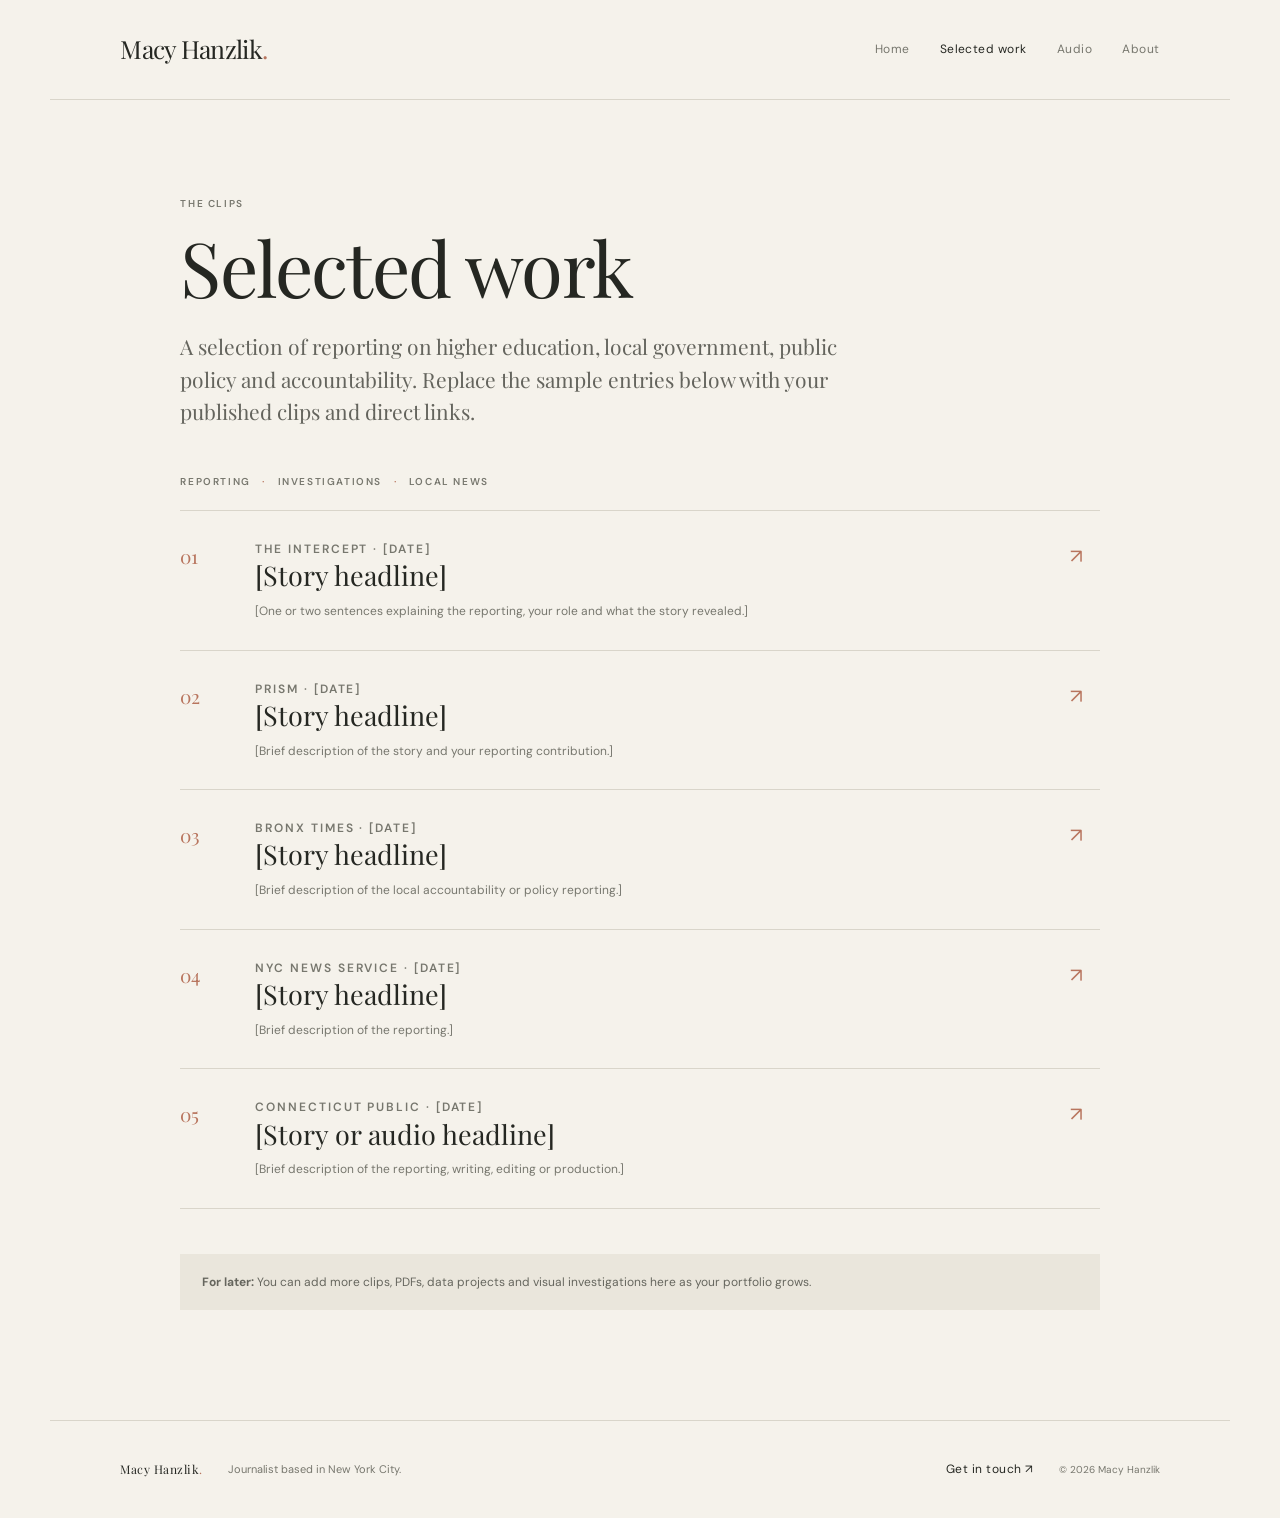
==== work.html @ 1a00e31c "Add files via upload" ====
<!doctype html>
<html lang="en">
<head>
  <meta charset="utf-8"><meta name="viewport" content="width=device-width, initial-scale=1">
  <title>Selected Work — Macy Hanzlik</title>
  <link rel="preconnect" href="https://fonts.googleapis.com"><link rel="preconnect" href="https://fonts.gstatic.com" crossorigin>
  <link href="https://fonts.googleapis.com/css2?family=DM+Sans:wght@400;500;600;700&family=Playfair+Display:wght@400;500;600&display=swap" rel="stylesheet">
  <link rel="stylesheet" href="styles.css">
</head>
<body>
<header class="site-header"><a class="wordmark" href="index.html">Macy Hanzlik<span>.</span></a><button class="menu-toggle" aria-label="Toggle navigation" aria-expanded="false">Menu</button><nav class="nav"><a href="index.html">Home</a><a class="active" href="work.html">Selected work</a><a href="audio.html">Audio</a><a href="about.html">About</a></nav></header>
<main class="inner-page">
  <p class="eyebrow">The clips</p><h1 class="page-title">Selected work</h1>
  <p class="page-intro">A selection of reporting on higher education, local government, public policy and accountability. Replace the sample entries below with your published clips and direct links.</p>
  <div class="filter-note">REPORTING <span>·</span> INVESTIGATIONS <span>·</span> LOCAL NEWS</div>
  <div class="clip-list">
    <article class="clip"><div class="clip-number">01</div><div><p class="card-meta">THE INTERCEPT · [DATE]</p><h2><a href="#" target="_blank" rel="noopener">[Story headline]</a></h2><p>[One or two sentences explaining the reporting, your role and what the story revealed.]</p></div><a class="arrow-link" href="#" aria-label="Read story">↗</a></article>
    <article class="clip"><div class="clip-number">02</div><div><p class="card-meta">PRISM · [DATE]</p><h2><a href="#" target="_blank" rel="noopener">[Story headline]</a></h2><p>[Brief description of the story and your reporting contribution.]</p></div><a class="arrow-link" href="#" aria-label="Read story">↗</a></article>
    <article class="clip"><div class="clip-number">03</div><div><p class="card-meta">BRONX TIMES · [DATE]</p><h2><a href="#" target="_blank" rel="noopener">[Story headline]</a></h2><p>[Brief description of the local accountability or policy reporting.]</p></div><a class="arrow-link" href="#" aria-label="Read story">↗</a></article>
    <article class="clip"><div class="clip-number">04</div><div><p class="card-meta">NYC NEWS SERVICE · [DATE]</p><h2><a href="#" target="_blank" rel="noopener">[Story headline]</a></h2><p>[Brief description of the reporting.]</p></div><a class="arrow-link" href="#" aria-label="Read story">↗</a></article>
    <article class="clip"><div class="clip-number">05</div><div><p class="card-meta">CONNECTICUT PUBLIC · [DATE]</p><h2><a href="#" target="_blank" rel="noopener">[Story or audio headline]</a></h2><p>[Brief description of the reporting, writing, editing or production.]</p></div><a class="arrow-link" href="#" aria-label="Read story">↗</a></article>
  </div>
  <div class="note-box"><strong>For later:</strong> You can add more clips, PDFs, data projects and visual investigations here as your portfolio grows.</div>
</main>
<footer class="site-footer"><a class="wordmark" href="index.html">Macy Hanzlik<span>.</span></a><p>Journalist based in New York City.</p><a href="mailto:YOUR-EMAIL@example.com">Get in touch ↗</a><small>© <span id="year"></span> Macy Hanzlik</small></footer>
<script src="script.js"></script></body></html>
---- styles.css ----
:root{--paper:#f5f2eb;--ink:#252722;--muted:#77776e;--line:#d9d5ca;--blue:#718b91;--rust:#b8755e;--olive:#8a8d70;--white:#fbfaf6;--serif:"Playfair Display",Georgia,serif;--sans:"DM Sans",Arial,sans-serif}*{box-sizing:border-box}html{scroll-behavior:smooth}body{margin:0;background:var(--paper);color:var(--ink);font-family:var(--sans);font-size:15px;line-height:1.7}.site-header{max-width:1180px;margin:auto;padding:28px 5.5%;display:flex;align-items:center;justify-content:space-between;border-bottom:1px solid var(--line)}.wordmark{font-family:var(--serif);font-size:25px;text-decoration:none;color:var(--ink);letter-spacing:-.7px}.wordmark span{color:var(--rust)}.nav{display:flex;gap:30px}.nav a,.site-footer a{color:var(--ink);text-decoration:none;font-size:12px;letter-spacing:.04em}.nav a{color:var(--muted)}.nav a:hover,.nav a.active,.site-footer a:hover{color:var(--ink)}.menu-toggle{display:none;background:none;border:0;font:inherit}.hero{max-width:1180px;margin:0 auto;padding:95px 5.5% 105px;display:grid;grid-template-columns:1.12fr .88fr;gap:8%;align-items:center}.eyebrow,.card-meta,.filter-note{font-size:10px;letter-spacing:.16em;text-transform:uppercase;color:var(--muted);font-weight:600}.hero h1,.page-title{font-family:var(--serif);font-weight:400;letter-spacing:-1.8px;line-height:1.13}.hero h1{font-size:clamp(42px,5.3vw,70px);max-width:680px;margin:20px 0}.intro{font-size:16px;color:#5f6059;max-width:490px;line-height:1.85;margin-bottom:28px}.text-link{display:inline-block;color:var(--ink);text-decoration:none;border-bottom:1px solid var(--rust);padding-bottom:4px;font-size:12px;font-weight:600}.text-link span{color:var(--rust)}.hero-image-wrap{margin:0}.hero-image{width:100%;aspect-ratio:4/4.7;object-fit:cover;display:block;background:#dedbd0}.image-note,.edit-reminder{font-size:10px;color:var(--muted);letter-spacing:.04em}.section-block{background:var(--white);padding:78px 5.5% 95px}.section-heading{max-width:1060px;margin:0 auto 38px;display:flex;align-items:end;gap:30px}.section-heading h2{font:400 38px var(--serif);margin:4px auto 0 0}.work-grid{max-width:1060px;margin:auto;display:grid;grid-template-columns:repeat(3,1fr);gap:28px}.card-art{aspect-ratio:1.25;display:flex;flex-direction:column;justify-content:space-between;padding:20px;color:#fff}.card-art span{font-size:9px;letter-spacing:.15em}.card-art b{font:400 29px/1.12 var(--serif)}.art-blue{background:#718b91}.art-rust{background:#b8755e}.art-olive{background:#858a70}.card-meta{margin:17px 0 8px;font-size:9px}.work-card h3{font:400 23px/1.25 var(--serif);margin:0 0 8px}.work-card h3 a,.clip h2 a{color:var(--ink);text-decoration:none}.work-card p,.clip p{font-size:12px;color:var(--muted);margin:0}.about-strip{max-width:1060px;margin:auto;padding:90px 5.5%;}.strip-copy{font:400 clamp(27px,3.5vw,43px)/1.3 var(--serif);max-width:760px;margin:12px 0 22px}.site-footer{border-top:1px solid var(--line);max-width:1180px;margin:auto;padding:28px 5.5%;display:flex;align-items:center;gap:25px}.site-footer p{font-size:11px;color:var(--muted);margin-right:auto}.site-footer small{font-size:10px;color:var(--muted)}.inner-page{max-width:1060px;margin:auto;padding:85px 5.5% 110px}.page-title{font-size:clamp(48px,6vw,76px);margin:12px 0 20px}.page-intro{font:400 21px/1.55 var(--serif);max-width:700px;color:#64645d}.filter-note{margin:45px 0 10px}.filter-note span{color:var(--rust);padding:0 8px}.clip-list{border-top:1px solid var(--line);margin-top:20px}.clip{display:grid;grid-template-columns:55px 1fr 30px;gap:20px;padding:28px 0;border-bottom:1px solid var(--line);align-items:start}.clip-number{font:400 19px var(--serif);color:var(--rust);padding-top:4px}.clip h2{font:400 27px/1.25 var(--serif);margin:0 0 8px}.clip p:not(.card-meta){max-width:680px}.arrow-link{color:var(--rust);text-decoration:none;font-size:20px}.note-box{background:#eae6dc;padding:18px 22px;margin-top:45px;font-size:12px;color:#66665e}.audio-feature{display:grid;grid-template-columns:.85fr 1.15fr;gap:45px;align-items:center;margin:55px 0 70px}.audio-art{background:#718b91;aspect-ratio:1.3;display:flex;flex-direction:column;justify-content:space-between;padding:25px;color:white}.audio-art>span{font-size:10px;letter-spacing:.2em}.sound-bars{height:65px;display:flex;gap:7px;align-items:center;justify-content:center}.sound-bars i{display:block;width:5px;background:#f5f2eb;height:30%;border-radius:4px}.sound-bars i:nth-child(2n){height:75%}.sound-bars i:nth-child(3n){height:48%}.sound-bars i:nth-child(4n){height:95%}.audio-feature h2{font:400 32px var(--serif);margin:0 0 12px}.audio-feature p:not(.card-meta){color:#66665e;font-size:13px}.about-layout{display:grid;grid-template-columns:1.4fr .8fr;gap:12%;margin-top:50px}.about-layout>div>p{color:#65665e;font-size:14px;line-height:1.9}.about-layout .about-lede{font:400 28px/1.4 var(--serif);color:var(--ink);margin-top:0}.details-panel{border-left:1px solid var(--line);padding-left:28px}.details-panel ul{padding-left:17px;color:#65665e;font-size:12px;margin:8px 0 30px}.details-panel p:not(.eyebrow){font-size:12px;color:#65665e}.details-panel .eyebrow{margin-top:25px}.details-panel .eyebrow:first-child{margin-top:0}@media(max-width:700px){.site-header{padding:20px 6%}.menu-toggle{display:block;font-size:12px;color:var(--ink)}.nav{display:none;position:absolute;top:67px;right:6%;background:var(--white);padding:18px 22px;z-index:5;box-shadow:0 8px 25px #0001;flex-direction:column;gap:14px}.nav.open{display:flex}.hero{padding:65px 6% 75px;grid-template-columns:1fr;gap:35px}.hero h1{font-size:48px}.hero-image{aspect-ratio:16/10}.section-block{padding:60px 6%}.section-heading{display:block}.section-heading h2{margin-bottom:15px}.work-grid{grid-template-columns:1fr;gap:35px}.card-art{aspect-ratio:1.7}.about-strip{padding:65px 6%}.site-footer{padding:25px 6%;flex-wrap:wrap;gap:12px}.site-footer p{width:100%;order:2}.site-footer small{margin-left:auto}.inner-page{padding:65px 6% 80px}.page-intro{font-size:18px}.clip{grid-template-columns:30px 1fr 20px;gap:12px}.clip h2{font-size:23px}.audio-feature,.about-layout{grid-template-columns:1fr;gap:25px}.audio-art{aspect-ratio:1.8}.details-panel{border-left:0;border-top:1px solid var(--line);padding:25px 0 0}}
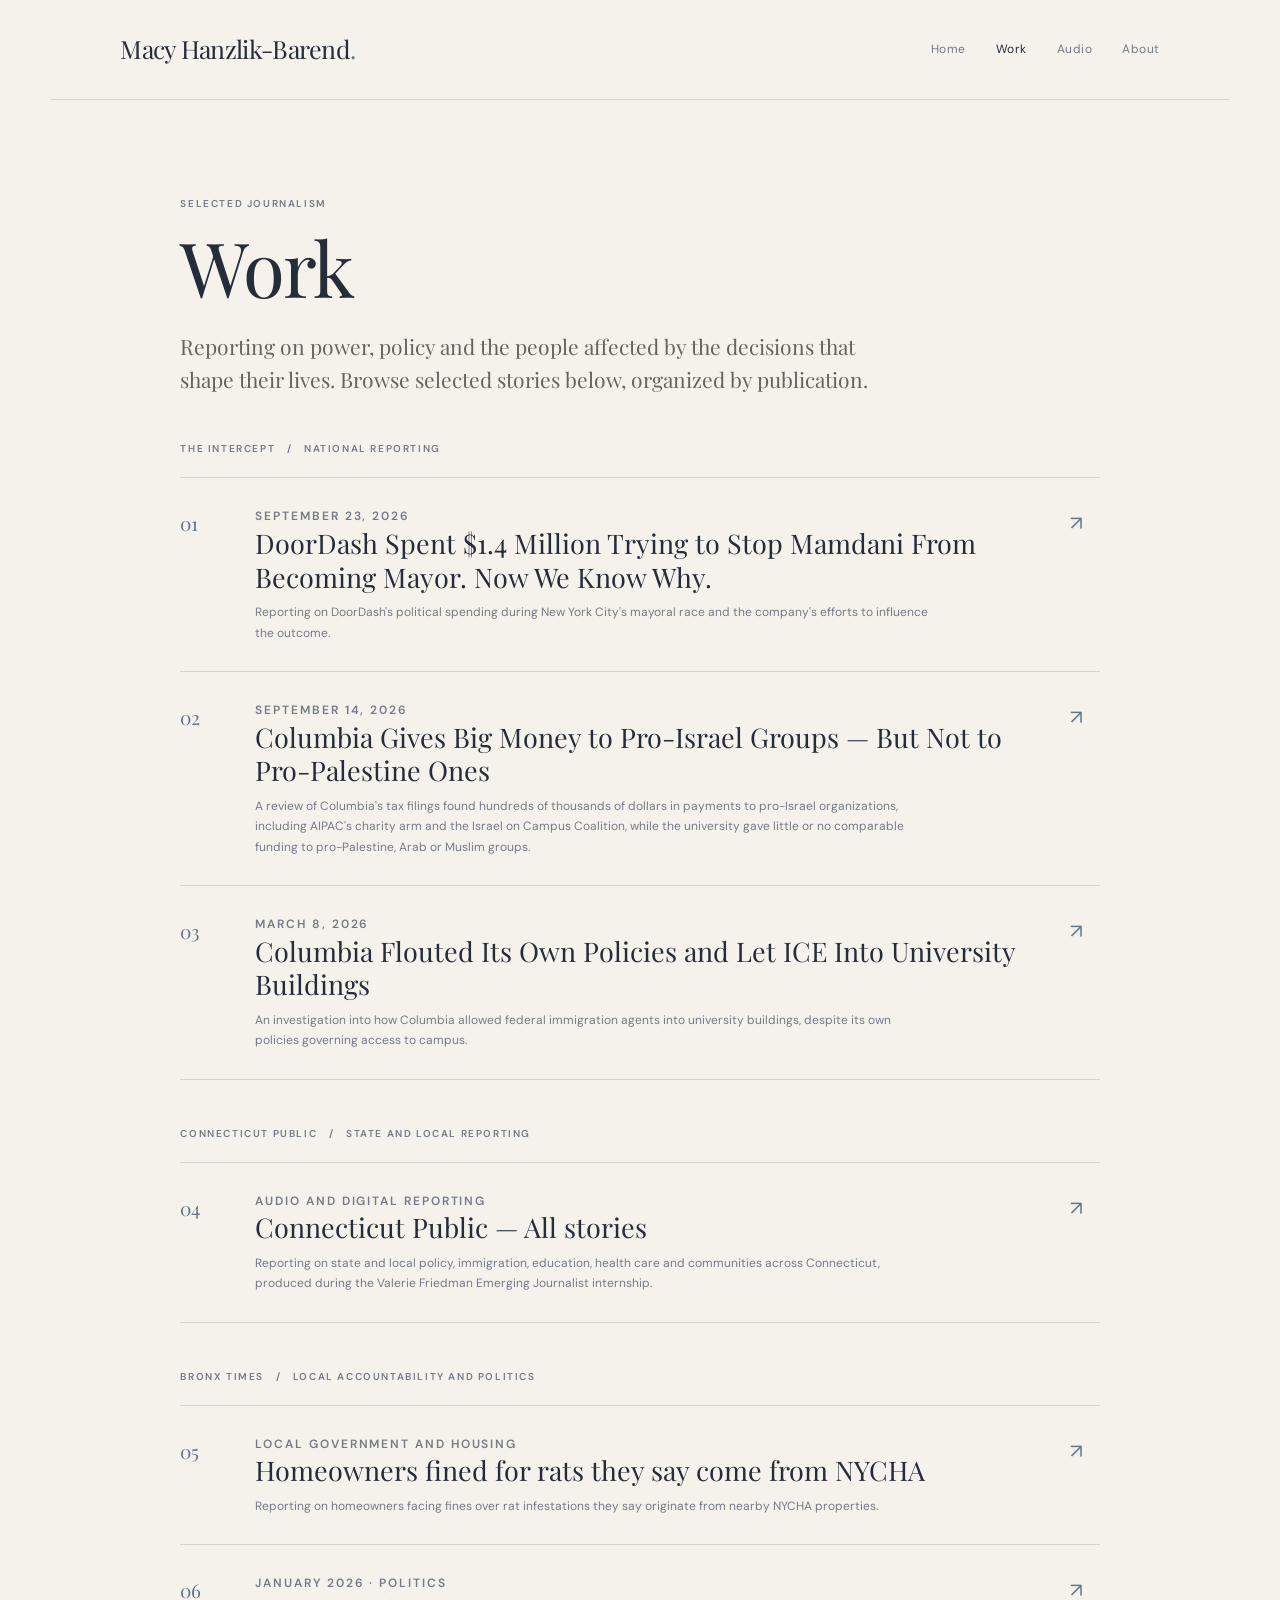
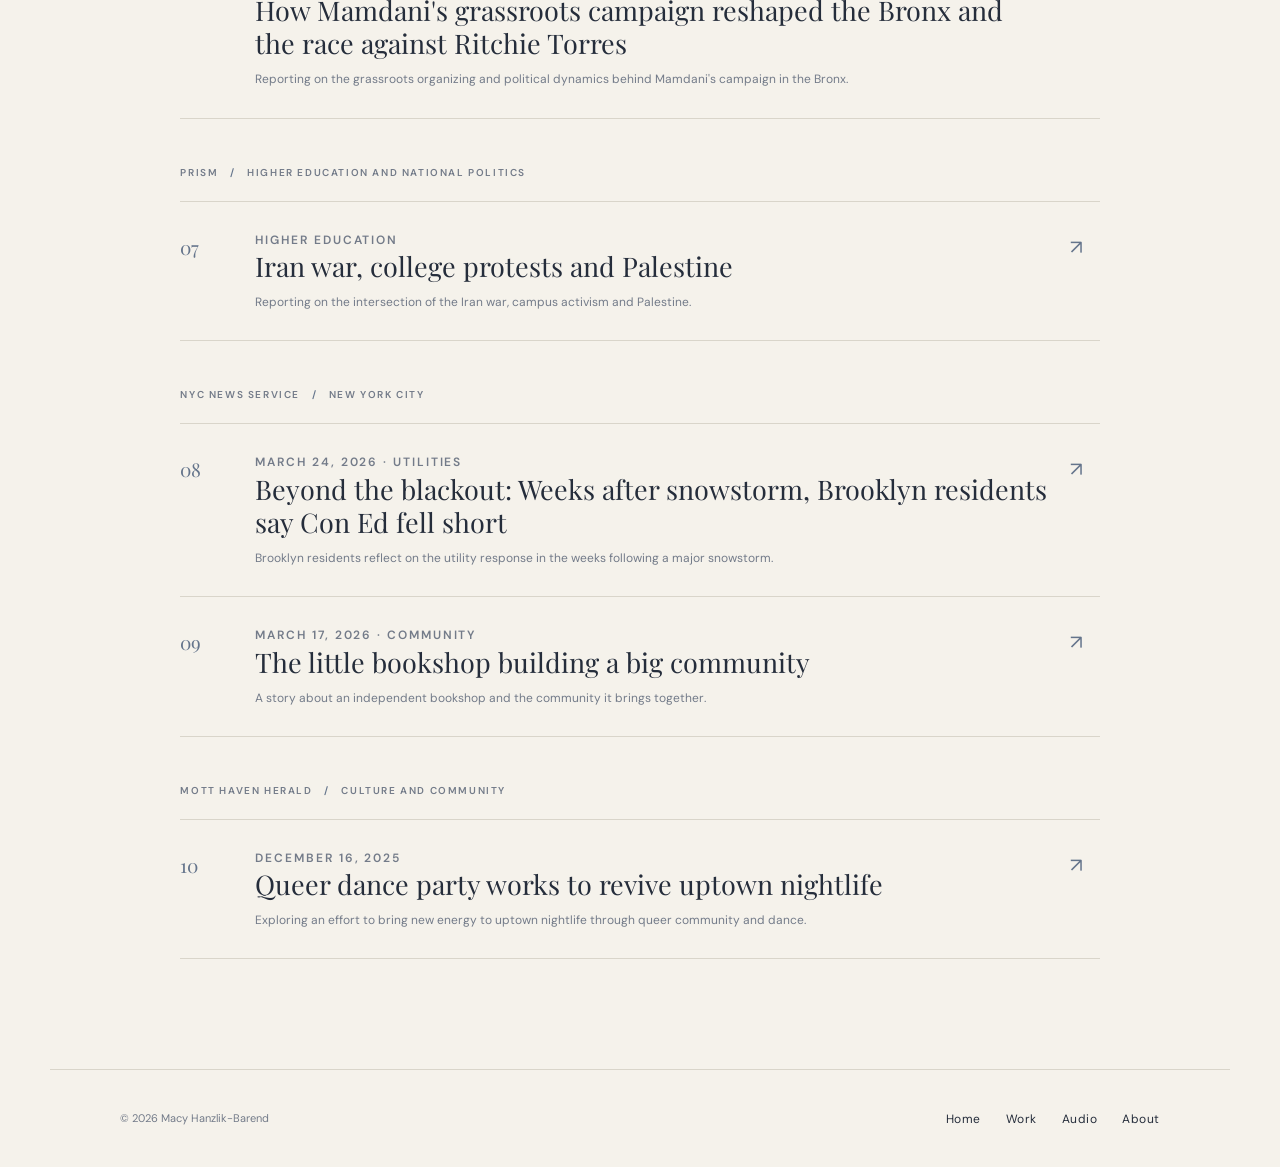
==== commit aae4cd2b: "Update work.html" ====
--- a/work.html
+++ b/work.html
@@ -1,26 +1,171 @@
-<!doctype html>
+
+<!DOCTYPE html>
 <html lang="en">
 <head>
-  <meta charset="utf-8"><meta name="viewport" content="width=device-width, initial-scale=1">
-  <title>Selected Work — Macy Hanzlik</title>
-  <link rel="preconnect" href="https://fonts.googleapis.com"><link rel="preconnect" href="https://fonts.gstatic.com" crossorigin>
-  <link href="https://fonts.googleapis.com/css2?family=DM+Sans:wght@400;500;600;700&family=Playfair+Display:wght@400;500;600&display=swap" rel="stylesheet">
+  <meta charset="UTF-8">
+  <meta name="viewport" content="width=device-width, initial-scale=1.0">
+  <meta name="description" content="Selected journalism by Macy Hanzlik-Barend.">
+  <title>Work | Macy Hanzlik-Barend</title>
+  <link rel="preconnect" href="https://fonts.googleapis.com">
+  <link rel="preconnect" href="https://fonts.gstatic.com" crossorigin>
+  <link href="https://fonts.googleapis.com/css2?family=DM+Sans:wght@400;500;600&family=Playfair+Display:wght@400;500&display=swap" rel="stylesheet">
   <link rel="stylesheet" href="styles.css">
 </head>
 <body>
-<header class="site-header"><a class="wordmark" href="index.html">Macy Hanzlik<span>.</span></a><button class="menu-toggle" aria-label="Toggle navigation" aria-expanded="false">Menu</button><nav class="nav"><a href="index.html">Home</a><a class="active" href="work.html">Selected work</a><a href="audio.html">Audio</a><a href="about.html">About</a></nav></header>
+
+<header class="site-header">
+  <a class="wordmark" href="index.html">Macy Hanzlik-Barend<span>.</span></a>
+  <button class="menu-toggle" aria-label="Toggle navigation">Menu</button>
+  <nav class="nav">
+    <a href="index.html">Home</a>
+    <a href="work.html" class="active">Work</a>
+    <a href="audio.html">Audio</a>
+    <a href="about.html">About</a>
+  </nav>
+</header>
+
 <main class="inner-page">
-  <p class="eyebrow">The clips</p><h1 class="page-title">Selected work</h1>
-  <p class="page-intro">A selection of reporting on higher education, local government, public policy and accountability. Replace the sample entries below with your published clips and direct links.</p>
-  <div class="filter-note">REPORTING <span>·</span> INVESTIGATIONS <span>·</span> LOCAL NEWS</div>
+  <p class="eyebrow">Selected journalism</p>
+  <h1 class="page-title">Work</h1>
+  <p class="page-intro">
+    Reporting on power, policy and the people affected by the decisions that shape their lives.
+    Browse selected stories below, organized by publication.
+  </p>
+
+  <p class="filter-note">THE INTERCEPT <span> / </span> NATIONAL REPORTING</p>
   <div class="clip-list">
-    <article class="clip"><div class="clip-number">01</div><div><p class="card-meta">THE INTERCEPT · [DATE]</p><h2><a href="#" target="_blank" rel="noopener">[Story headline]</a></h2><p>[One or two sentences explaining the reporting, your role and what the story revealed.]</p></div><a class="arrow-link" href="#" aria-label="Read story">↗</a></article>
-    <article class="clip"><div class="clip-number">02</div><div><p class="card-meta">PRISM · [DATE]</p><h2><a href="#" target="_blank" rel="noopener">[Story headline]</a></h2><p>[Brief description of the story and your reporting contribution.]</p></div><a class="arrow-link" href="#" aria-label="Read story">↗</a></article>
-    <article class="clip"><div class="clip-number">03</div><div><p class="card-meta">BRONX TIMES · [DATE]</p><h2><a href="#" target="_blank" rel="noopener">[Story headline]</a></h2><p>[Brief description of the local accountability or policy reporting.]</p></div><a class="arrow-link" href="#" aria-label="Read story">↗</a></article>
-    <article class="clip"><div class="clip-number">04</div><div><p class="card-meta">NYC NEWS SERVICE · [DATE]</p><h2><a href="#" target="_blank" rel="noopener">[Story headline]</a></h2><p>[Brief description of the reporting.]</p></div><a class="arrow-link" href="#" aria-label="Read story">↗</a></article>
-    <article class="clip"><div class="clip-number">05</div><div><p class="card-meta">CONNECTICUT PUBLIC · [DATE]</p><h2><a href="#" target="_blank" rel="noopener">[Story or audio headline]</a></h2><p>[Brief description of the reporting, writing, editing or production.]</p></div><a class="arrow-link" href="#" aria-label="Read story">↗</a></article>
+
+    <article class="clip">
+      <div class="clip-number">01</div>
+      <div>
+        <p class="card-meta">September 23, 2026</p>
+        <h2><a href="https://theintercept.com/2026/09/23/doordash-delivery-nyc-mamdani-wage-theft-settlement/" target="_blank" rel="noopener">DoorDash Spent $1.4 Million Trying to Stop Mamdani From Becoming Mayor. Now We Know Why.</a></h2>
+        <p>Reporting on DoorDash's political spending during New York City's mayoral race and the company's efforts to influence the outcome.</p>
+      </div>
+      <a class="arrow-link" href="https://theintercept.com/2026/09/23/doordash-delivery-nyc-mamdani-wage-theft-settlement/" target="_blank" rel="noopener" aria-label="Read story">↗</a>
+    </article>
+
+    <article class="clip">
+      <div class="clip-number">02</div>
+      <div>
+        <p class="card-meta">September 14, 2026</p>
+        <h2><a href="https://theintercept.com/2026/09/14/columbia-israel-donations-payments-adl-aipac/" target="_blank" rel="noopener">Columbia Gives Big Money to Pro-Israel Groups — But Not to Pro-Palestine Ones</a></h2>
+        <p>A review of Columbia's tax filings found hundreds of thousands of dollars in payments to pro-Israel organizations, including AIPAC's charity arm and the Israel on Campus Coalition, while the university gave little or no comparable funding to pro-Palestine, Arab or Muslim groups.</p>
+      </div>
+      <a class="arrow-link" href="https://theintercept.com/2026/09/14/columbia-israel-donations-payments-adl-aipac/" target="_blank" rel="noopener" aria-label="Read story">↗</a>
+    </article>
+
+    <article class="clip">
+      <div class="clip-number">03</div>
+      <div>
+        <p class="card-meta">March 8, 2026</p>
+        <h2><a href="https://theintercept.com/2026/03/08/columbia-ice-raids-warrant-khalil/" target="_blank" rel="noopener">Columbia Flouted Its Own Policies and Let ICE Into University Buildings</a></h2>
+        <p>An investigation into how Columbia allowed federal immigration agents into university buildings, despite its own policies governing access to campus.</p>
+      </div>
+      <a class="arrow-link" href="https://theintercept.com/2026/03/08/columbia-ice-raids-warrant-khalil/" target="_blank" rel="noopener" aria-label="Read story">↗</a>
+    </article>
+
   </div>
-  <div class="note-box"><strong>For later:</strong> You can add more clips, PDFs, data projects and visual investigations here as your portfolio grows.</div>
+
+  <p class="filter-note">CONNECTICUT PUBLIC <span> / </span> STATE AND LOCAL REPORTING</p>
+  <div class="clip-list">
+    <article class="clip">
+      <div class="clip-number">04</div>
+      <div>
+        <p class="card-meta">Audio and digital reporting</p>
+        <h2><a href="https://www.ctpublic.org/people/macy-hanzlik-barend" target="_blank" rel="noopener">Connecticut Public — All stories</a></h2>
+        <p>Reporting on state and local policy, immigration, education, health care and communities across Connecticut, produced during the Valerie Friedman Emerging Journalist internship.</p>
+      </div>
+      <a class="arrow-link" href="https://www.ctpublic.org/people/macy-hanzlik-barend" target="_blank" rel="noopener" aria-label="View author archive">↗</a>
+    </article>
+  </div>
+
+  <p class="filter-note">BRONX TIMES <span> / </span> LOCAL ACCOUNTABILITY AND POLITICS</p>
+  <div class="clip-list">
+
+    <article class="clip">
+      <div class="clip-number">05</div>
+      <div>
+        <p class="card-meta">Local government and housing</p>
+        <h2><a href="https://www.bxtimes.com/homeowners-fined-for-rats-they-say-comes-from-nycha/" target="_blank" rel="noopener">Homeowners fined for rats they say come from NYCHA</a></h2>
+        <p>Reporting on homeowners facing fines over rat infestations they say originate from nearby NYCHA properties.</p>
+      </div>
+      <a class="arrow-link" href="https://www.bxtimes.com/homeowners-fined-for-rats-they-say-comes-from-nycha/" target="_blank" rel="noopener" aria-label="Read story">↗</a>
+    </article>
+
+    <article class="clip">
+      <div class="clip-number">06</div>
+      <div>
+        <p class="card-meta">January 2026 · Politics</p>
+        <h2><a href="https://www.bxtimes.com/mamdani-grassroots-campaign-reshaped-the-bronx-and-the-race-against-ritchie-torres/" target="_blank" rel="noopener">How Mamdani's grassroots campaign reshaped the Bronx and the race against Ritchie Torres</a></h2>
+        <p>Reporting on the grassroots organizing and political dynamics behind Mamdani's campaign in the Bronx.</p>
+      </div>
+      <a class="arrow-link" href="https://www.bxtimes.com/mamdani-grassroots-campaign-reshaped-the-bronx-and-the-race-against-ritchie-torres/" target="_blank" rel="noopener" aria-label="Read story">↗</a>
+    </article>
+
+  </div>
+
+  <p class="filter-note">PRISM <span> / </span> HIGHER EDUCATION AND NATIONAL POLITICS</p>
+  <div class="clip-list">
+    <article class="clip">
+      <div class="clip-number">07</div>
+      <div>
+        <p class="card-meta">Higher education</p>
+        <h2><a href="https://www.prismreports.org/iran-war-college-protests-palestine/" target="_blank" rel="noopener">Iran war, college protests and Palestine</a></h2>
+        <p>Reporting on the intersection of the Iran war, campus activism and Palestine.</p>
+      </div>
+      <a class="arrow-link" href="https://www.prismreports.org/iran-war-college-protests-palestine/" target="_blank" rel="noopener" aria-label="Read story">↗</a>
+    </article>
+  </div>
+
+  <p class="filter-note">NYC NEWS SERVICE <span> / </span> NEW YORK CITY</p>
+  <div class="clip-list">
+
+    <article class="clip">
+      <div class="clip-number">08</div>
+      <div>
+        <p class="card-meta">March 24, 2026 · Utilities</p>
+        <h2><a href="https://www.nycitynewsservice.com/2026/03/24/beyond-the-blackout-weeks-after-snowstorm-brooklyn-residents-say-con-ed-fell-short/" target="_blank" rel="noopener">Beyond the blackout: Weeks after snowstorm, Brooklyn residents say Con Ed fell short</a></h2>
+        <p>Brooklyn residents reflect on the utility response in the weeks following a major snowstorm.</p>
+      </div>
+      <a class="arrow-link" href="https://www.nycitynewsservice.com/2026/03/24/beyond-the-blackout-weeks-after-snowstorm-brooklyn-residents-say-con-ed-fell-short/" target="_blank" rel="noopener" aria-label="Read story">↗</a>
+    </article>
+
+    <article class="clip">
+      <div class="clip-number">09</div>
+      <div>
+        <p class="card-meta">March 17, 2026 · Community</p>
+        <h2><a href="https://www.nycitynewsservice.com/2026/03/17/the-little-bookshop-building-a-big-community/" target="_blank" rel="noopener">The little bookshop building a big community</a></h2>
+        <p>A story about an independent bookshop and the community it brings together.</p>
+      </div>
+      <a class="arrow-link" href="https://www.nycitynewsservice.com/2026/03/17/the-little-bookshop-building-a-big-community/" target="_blank" rel="noopener" aria-label="Read story">↗</a>
+    </article>
+
+  </div>
+
+  <p class="filter-note">MOTT HAVEN HERALD <span> / </span> CULTURE AND COMMUNITY</p>
+  <div class="clip-list">
+    <article class="clip">
+      <div class="clip-number">10</div>
+      <div>
+        <p class="card-meta">December 16, 2025</p>
+        <h2><a href="https://www.motthavenherald.com/2025/12/16/queer-dance-party-works-to-revive-uptown-nightlife/" target="_blank" rel="noopener">Queer dance party works to revive uptown nightlife</a></h2>
+        <p>Exploring an effort to bring new energy to uptown nightlife through queer community and dance.</p>
+      </div>
+      <a class="arrow-link" href="https://www.motthavenherald.com/2025/12/16/queer-dance-party-works-to-revive-uptown-nightlife/" target="_blank" rel="noopener" aria-label="Read story">↗</a>
+    </article>
+  </div>
+
 </main>
-<footer class="site-footer"><a class="wordmark" href="index.html">Macy Hanzlik<span>.</span></a><p>Journalist based in New York City.</p><a href="mailto:YOUR-EMAIL@example.com">Get in touch ↗</a><small>© <span id="year"></span> Macy Hanzlik</small></footer>
-<script src="script.js"></script></body></html>+
+<footer class="site-footer">
+  <p>© 2026 Macy Hanzlik-Barend</p>
+  <a href="index.html">Home</a>
+  <a href="work.html">Work</a>
+  <a href="audio.html">Audio</a>
+  <a href="about.html">About</a>
+</footer>
+
+<script src="script.js"></script>
+</body>
+</html>
--- a/styles.css
+++ b/styles.css
@@ -1 +1,62 @@
- :root{--paper:#f5f2eb;--ink:#252722;--muted:#77776e;--line:#d9d5ca;--blue:#718b91;--rust:#b8755e;--olive:#8a8d70;--white:#fbfaf6;--serif:"Playfair Display",Georgia,serif;--sans:"DM Sans",Arial,sans-serif}*{box-sizing:border-box}html{scroll-behavior:smooth}body{margin:0;background:var(--paper);color:var(--ink);font-family:var(--sans);font-size:15px;line-height:1.7}.site-header{max-width:1180px;margin:auto;padding:28px 5.5%;display:flex;align-items:center;justify-content:space-between;border-bottom:1px solid var(--line)}.wordmark{font-family:var(--serif);font-size:25px;text-decoration:none;color:var(--ink);letter-spacing:-.7px}.wordmark span{color:var(--rust)}.nav{display:flex;gap:30px}.nav a,.site-footer a{color:var(--ink);text-decoration:none;font-size:12px;letter-spacing:.04em}.nav a{color:var(--muted)}.nav a:hover,.nav a.active,.site-footer a:hover{color:var(--ink)}.menu-toggle{display:none;background:none;border:0;font:inherit}.hero{max-width:1180px;margin:0 auto;padding:95px 5.5% 105px;display:grid;grid-template-columns:1.12fr .88fr;gap:8%;align-items:center}.eyebrow,.card-meta,.filter-note{font-size:10px;letter-spacing:.16em;text-transform:uppercase;color:var(--muted);font-weight:600}.hero h1,.page-title{font-family:var(--serif);font-weight:400;letter-spacing:-1.8px;line-height:1.13}.hero h1{font-size:clamp(42px,5.3vw,70px);max-width:680px;margin:20px 0}.intro{font-size:16px;color:#5f6059;max-width:490px;line-height:1.85;margin-bottom:28px}.text-link{display:inline-block;color:var(--ink);text-decoration:none;border-bottom:1px solid var(--rust);padding-bottom:4px;font-size:12px;font-weight:600}.text-link span{color:var(--rust)}.hero-image-wrap{margin:0}.hero-image{width:100%;aspect-ratio:4/4.7;object-fit:cover;display:block;background:#dedbd0}.image-note,.edit-reminder{font-size:10px;color:var(--muted);letter-spacing:.04em}.section-block{background:var(--white);padding:78px 5.5% 95px}.section-heading{max-width:1060px;margin:0 auto 38px;display:flex;align-items:end;gap:30px}.section-heading h2{font:400 38px var(--serif);margin:4px auto 0 0}.work-grid{max-width:1060px;margin:auto;display:grid;grid-template-columns:repeat(3,1fr);gap:28px}.card-art{aspect-ratio:1.25;display:flex;flex-direction:column;justify-content:space-between;padding:20px;color:#fff}.card-art span{font-size:9px;letter-spacing:.15em}.card-art b{font:400 29px/1.12 var(--serif)}.art-blue{background:#718b91}.art-rust{background:#b8755e}.art-olive{background:#858a70}.card-meta{margin:17px 0 8px;font-size:9px}.work-card h3{font:400 23px/1.25 var(--serif);margin:0 0 8px}.work-card h3 a,.clip h2 a{color:var(--ink);text-decoration:none}.work-card p,.clip p{font-size:12px;color:var(--muted);margin:0}.about-strip{max-width:1060px;margin:auto;padding:90px 5.5%;}.strip-copy{font:400 clamp(27px,3.5vw,43px)/1.3 var(--serif);max-width:760px;margin:12px 0 22px}.site-footer{border-top:1px solid var(--line);max-width:1180px;margin:auto;padding:28px 5.5%;display:flex;align-items:center;gap:25px}.site-footer p{font-size:11px;color:var(--muted);margin-right:auto}.site-footer small{font-size:10px;color:var(--muted)}.inner-page{max-width:1060px;margin:auto;padding:85px 5.5% 110px}.page-title{font-size:clamp(48px,6vw,76px);margin:12px 0 20px}.page-intro{font:400 21px/1.55 var(--serif);max-width:700px;color:#64645d}.filter-note{margin:45px 0 10px}.filter-note span{color:var(--rust);padding:0 8px}.clip-list{border-top:1px solid var(--line);margin-top:20px}.clip{display:grid;grid-template-columns:55px 1fr 30px;gap:20px;padding:28px 0;border-bottom:1px solid var(--line);align-items:start}.clip-number{font:400 19px var(--serif);color:var(--rust);padding-top:4px}.clip h2{font:400 27px/1.25 var(--serif);margin:0 0 8px}.clip p:not(.card-meta){max-width:680px}.arrow-link{color:var(--rust);text-decoration:none;font-size:20px}.note-box{background:#eae6dc;padding:18px 22px;margin-top:45px;font-size:12px;color:#66665e}.audio-feature{display:grid;grid-template-columns:.85fr 1.15fr;gap:45px;align-items:center;margin:55px 0 70px}.audio-art{background:#718b91;aspect-ratio:1.3;display:flex;flex-direction:column;justify-content:space-between;padding:25px;color:white}.audio-art>span{font-size:10px;letter-spacing:.2em}.sound-bars{height:65px;display:flex;gap:7px;align-items:center;justify-content:center}.sound-bars i{display:block;width:5px;background:#f5f2eb;height:30%;border-radius:4px}.sound-bars i:nth-child(2n){height:75%}.sound-bars i:nth-child(3n){height:48%}.sound-bars i:nth-child(4n){height:95%}.audio-feature h2{font:400 32px var(--serif);margin:0 0 12px}.audio-feature p:not(.card-meta){color:#66665e;font-size:13px}.about-layout{display:grid;grid-template-columns:1.4fr .8fr;gap:12%;margin-top:50px}.about-layout>div>p{color:#65665e;font-size:14px;line-height:1.9}.about-layout .about-lede{font:400 28px/1.4 var(--serif);color:var(--ink);margin-top:0}.details-panel{border-left:1px solid var(--line);padding-left:28px}.details-panel ul{padding-left:17px;color:#65665e;font-size:12px;margin:8px 0 30px}.details-panel p:not(.eyebrow){font-size:12px;color:#65665e}.details-panel .eyebrow{margin-top:25px}.details-panel .eyebrow:first-child{margin-top:0}@media(max-width:700px){.site-header{padding:20px 6%}.menu-toggle{display:block;font-size:12px;color:var(--ink)}.nav{display:none;position:absolute;top:67px;right:6%;background:var(--white);padding:18px 22px;z-index:5;box-shadow:0 8px 25px #0001;flex-direction:column;gap:14px}.nav.open{display:flex}.hero{padding:65px 6% 75px;grid-template-columns:1fr;gap:35px}.hero h1{font-size:48px}.hero-image{aspect-ratio:16/10}.section-block{padding:60px 6%}.section-heading{display:block}.section-heading h2{margin-bottom:15px}.work-grid{grid-template-columns:1fr;gap:35px}.card-art{aspect-ratio:1.7}.about-strip{padding:65px 6%}.site-footer{padding:25px 6%;flex-wrap:wrap;gap:12px}.site-footer p{width:100%;order:2}.site-footer small{margin-left:auto}.inner-page{padding:65px 6% 80px}.page-intro{font-size:18px}.clip{grid-template-columns:30px 1fr 20px;gap:12px}.clip h2{font-size:23px}.audio-feature,.about-layout{grid-template-columns:1fr;gap:25px}.audio-art{aspect-ratio:1.8}.details-panel{border-left:0;border-top:1px solid var(--line);padding:25px 0 0}}+ :root{--paper:#f5f2eb;--ink:#252722;--muted:#77776e;--line:#d9d5ca;--blue:#718b91;--rust:#b8755e;--olive:#8a8d70;--white:#fbfaf6;--serif:"Playfair Display",Georgia,serif;--sans:"DM Sans",Arial,sans-serif}*{box-sizing:border-box}html{scroll-behavior:smooth}body{margin:0;background:var(--paper);color:var(--ink);font-family:var(--sans);font-size:15px;line-height:1.7}.site-header{max-width:1180px;margin:auto;padding:28px 5.5%;display:flex;align-items:center;justify-content:space-between;border-bottom:1px solid var(--line)}.wordmark{font-family:var(--serif);font-size:25px;text-decoration:none;color:var(--ink);letter-spacing:-.7px}.wordmark span{color:var(--rust)}.nav{display:flex;gap:30px}.nav a,.site-footer a{color:var(--ink);text-decoration:none;font-size:12px;letter-spacing:.04em}.nav a{color:var(--muted)}.nav a:hover,.nav a.active,.site-footer a:hover{color:var(--ink)}.menu-toggle{display:none;background:none;border:0;font:inherit}.hero{max-width:1180px;margin:0 auto;padding:95px 5.5% 105px;display:grid;grid-template-columns:1.12fr .88fr;gap:8%;align-items:center}.eyebrow,.card-meta,.filter-note{font-size:10px;letter-spacing:.16em;text-transform:uppercase;color:var(--muted);font-weight:600}.hero h1,.page-title{font-family:var(--serif);font-weight:400;letter-spacing:-1.8px;line-height:1.13}.hero h1{font-size:clamp(42px,5.3vw,70px);max-width:680px;margin:20px 0}.intro{font-size:16px;color:#5f6059;max-width:490px;line-height:1.85;margin-bottom:28px}.text-link{display:inline-block;color:var(--ink);text-decoration:none;border-bottom:1px solid var(--rust);padding-bottom:4px;font-size:12px;font-weight:600}.text-link span{color:var(--rust)}.hero-image-wrap{margin:0}.hero-image{width:100%;aspect-ratio:4/4.7;object-fit:cover;display:block;background:#dedbd0}.image-note,.edit-reminder{font-size:10px;color:var(--muted);letter-spacing:.04em}.section-block{background:var(--white);padding:78px 5.5% 95px}.section-heading{max-width:1060px;margin:0 auto 38px;display:flex;align-items:end;gap:30px}.section-heading h2{font:400 38px var(--serif);margin:4px auto 0 0}.work-grid{max-width:1060px;margin:auto;display:grid;grid-template-columns:repeat(3,1fr);gap:28px}.card-art{aspect-ratio:1.25;display:flex;flex-direction:column;justify-content:space-between;padding:20px;color:#fff}.card-art span{font-size:9px;letter-spacing:.15em}.card-art b{font:400 29px/1.12 var(--serif)}.art-blue{background:#718b91}.art-rust{background:#b8755e}.art-olive{background:#858a70}.card-meta{margin:17px 0 8px;font-size:9px}.work-card h3{font:400 23px/1.25 var(--serif);margin:0 0 8px}.work-card h3 a,.clip h2 a{color:var(--ink);text-decoration:none}.work-card p,.clip p{font-size:12px;color:var(--muted);margin:0}.about-strip{max-width:1060px;margin:auto;padding:90px 5.5%;}.strip-copy{font:400 clamp(27px,3.5vw,43px)/1.3 var(--serif);max-width:760px;margin:12px 0 22px}.site-footer{border-top:1px solid var(--line);max-width:1180px;margin:auto;padding:28px 5.5%;display:flex;align-items:center;gap:25px}.site-footer p{font-size:11px;color:var(--muted);margin-right:auto}.site-footer small{font-size:10px;color:var(--muted)}.inner-page{max-width:1060px;margin:auto;padding:85px 5.5% 110px}.page-title{font-size:clamp(48px,6vw,76px);margin:12px 0 20px}.page-intro{font:400 21px/1.55 var(--serif);max-width:700px;color:#64645d}.filter-note{margin:45px 0 10px}.filter-note span{color:var(--rust);padding:0 8px}.clip-list{border-top:1px solid var(--line);margin-top:20px}.clip{display:grid;grid-template-columns:55px 1fr 30px;gap:20px;padding:28px 0;border-bottom:1px solid var(--line);align-items:start}.clip-number{font:400 19px var(--serif);color:var(--rust);padding-top:4px}.clip h2{font:400 27px/1.25 var(--serif);margin:0 0 8px}.clip p:not(.card-meta){max-width:680px}.arrow-link{color:var(--rust);text-decoration:none;font-size:20px}.note-box{background:#eae6dc;padding:18px 22px;margin-top:45px;font-size:12px;color:#66665e}.audio-feature{display:grid;grid-template-columns:.85fr 1.15fr;gap:45px;align-items:center;margin:55px 0 70px}.audio-art{background:#718b91;aspect-ratio:1.3;display:flex;flex-direction:column;justify-content:space-between;padding:25px;color:white}.audio-art>span{font-size:10px;letter-spacing:.2em}.sound-bars{height:65px;display:flex;gap:7px;align-items:center;justify-content:center}.sound-bars i{display:block;width:5px;background:#f5f2eb;height:30%;border-radius:4px}.sound-bars i:nth-child(2n){height:75%}.sound-bars i:nth-child(3n){height:48%}.sound-bars i:nth-child(4n){height:95%}.audio-feature h2{font:400 32px var(--serif);margin:0 0 12px}.audio-feature p:not(.card-meta){color:#66665e;font-size:13px}.about-layout{display:grid;grid-template-columns:1.4fr .8fr;gap:12%;margin-top:50px}.about-layout>div>p{color:#65665e;font-size:14px;line-height:1.9}.about-layout .about-lede{font:400 28px/1.4 var(--serif);color:var(--ink);margin-top:0}.details-panel{border-left:1px solid var(--line);padding-left:28px}.details-panel ul{padding-left:17px;color:#65665e;font-size:12px;margin:8px 0 30px}.details-panel p:not(.eyebrow){font-size:12px;color:#65665e}.details-panel .eyebrow{margin-top:25px}.details-panel .eyebrow:first-child{margin-top:0}@media(max-width:700px){.site-header{padding:20px 6%}.menu-toggle{display:block;font-size:12px;color:var(--ink)}.nav{display:none;position:absolute;top:67px;right:6%;background:var(--white);padding:18px 22px;z-index:5;box-shadow:0 8px 25px #0001;flex-direction:column;gap:14px}.nav.open{display:flex}.hero{padding:65px 6% 75px;grid-template-columns:1fr;gap:35px}.hero h1{font-size:48px}.hero-image{aspect-ratio:16/10}.section-block{padding:60px 6%}.section-heading{display:block}.section-heading h2{margin-bottom:15px}.work-grid{grid-template-columns:1fr;gap:35px}.card-art{aspect-ratio:1.7}.about-strip{padding:65px 6%}.site-footer{padding:25px 6%;flex-wrap:wrap;gap:12px}.site-footer p{width:100%;order:2}.site-footer small{margin-left:auto}.inner-page{padding:65px 6% 80px}.page-intro{font-size:18px}.clip{grid-template-columns:30px 1fr 20px;gap:12px}.clip h2{font-size:23px}.audio-feature,.about-layout{grid-template-columns:1fr;gap:25px}.audio-art{aspect-ratio:1.8}.details-panel{border-left:0;border-top:1px solid var(--line);padding:25px 0 0}}
+/* Updated ink and slate color palette */
+:root {
+  --ink: #252d3b;
+  --muted: #737b89;
+  --line: #d9d5ca;
+  --blue: #64748b;
+  --rust: #64748b;
+  --olive: #8490a1;
+}
+
+.art-blue {
+  background: #263447;
+}
+
+.art-rust {
+  background: #64748b;
+}
+
+.art-olive {
+  background: #8490a1;
+}
+
+.audio-art {
+  background: #263447;
+}
+
+
+/* Ink and slate palette */
+:root {
+  --ink: #252d3b;
+  --muted: #737b89;
+  --blue: #64748b;
+  --rust: #64748b;
+  --olive: #8490a1;
+}
+
+.wordmark span,
+.text-link,
+.text-link span,
+.clip-number,
+.arrow-link,
+.filter-note span {
+  color: #64748b;
+}
+
+.text-link {
+  border-color: #64748b;
+}
+
+.art-blue,
+.audio-art {
+  background: #263447;
+}
+
+.art-rust {
+  background: #64748b;
+}
+
+.art-olive {
+  background: #8490a1;
+}
